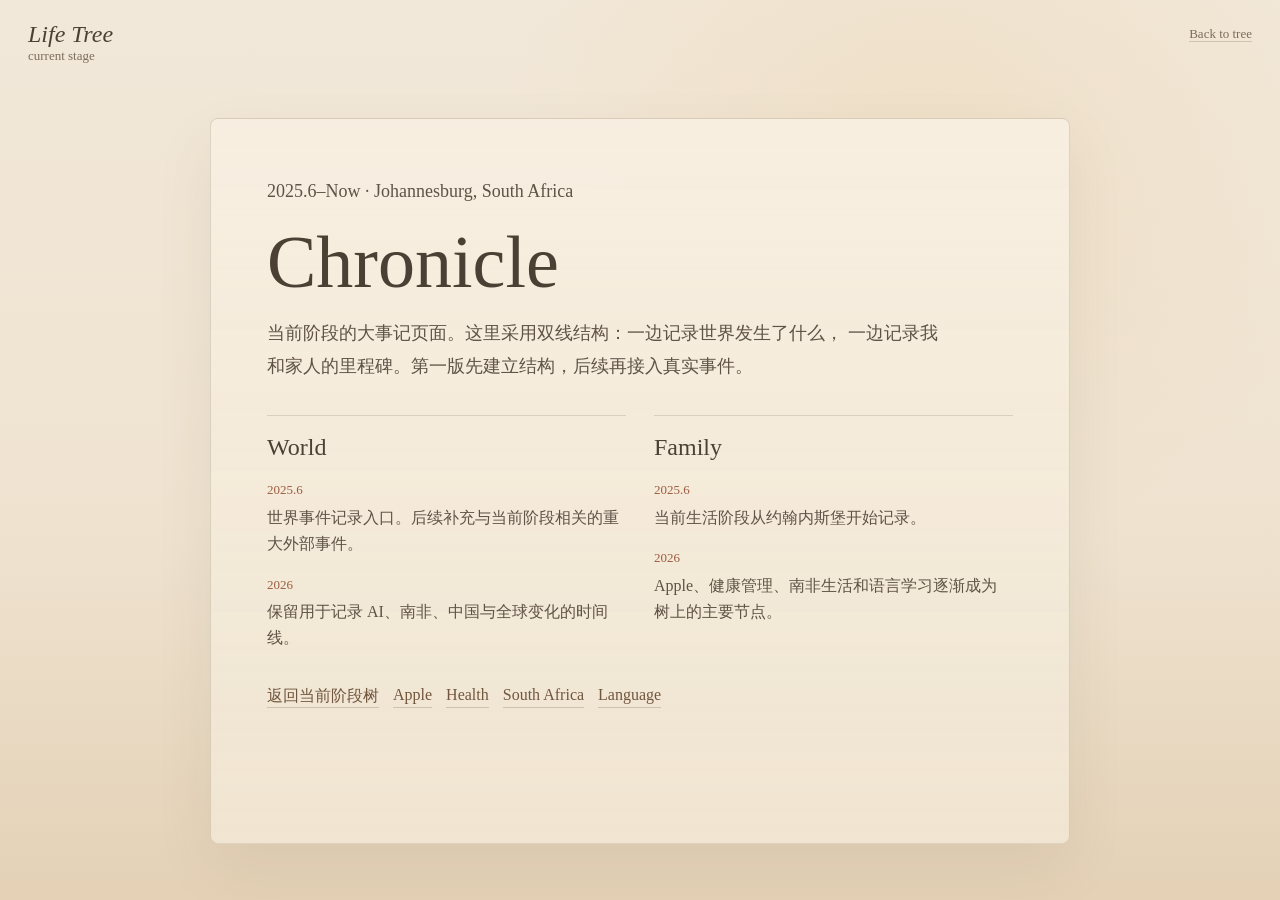
==== chronicle/index.html @ 02843438 "Prepare personal site for Vercel deployment" ====
<!doctype html>
<html lang="zh-CN">
  <head>
    <meta charset="UTF-8" />
    <meta name="viewport" content="width=device-width, initial-scale=1.0" />
    <title>Chronicle · Life Tree</title>
    <link rel="stylesheet" href="../styles.css" />
  </head>
  <body class="detail-page">
    <header class="quiet-header" aria-label="站点标识">
      <a class="wordmark" href="../index.html">
        <span class="wordmark-main">Life Tree</span>
        <span class="wordmark-sub">current stage</span>
      </a>
      <nav class="quiet-nav"><a href="../index.html">Back to tree</a></nav>
    </header>
    <main class="detail-shell">
      <p class="page-kicker">2025.6–Now · Johannesburg, South Africa</p>
      <h1>Chronicle</h1>
      <p>
        当前阶段的大事记页面。这里采用双线结构：一边记录世界发生了什么，
        一边记录我和家人的里程碑。第一版先建立结构，后续再接入真实事件。
      </p>

      <section class="chronicle-lines" aria-label="双线大事记">
        <div class="chronicle-column">
          <h2>World</h2>
          <ol>
            <li>
              <time datetime="2025-06">2025.6</time>
              世界事件记录入口。后续补充与当前阶段相关的重大外部事件。
            </li>
            <li>
              <time datetime="2026">2026</time>
              保留用于记录 AI、南非、中国与全球变化的时间线。
            </li>
          </ol>
        </div>

        <div class="chronicle-column">
          <h2>Family</h2>
          <ol>
            <li>
              <time datetime="2025-06">2025.6</time>
              当前生活阶段从约翰内斯堡开始记录。
            </li>
            <li>
              <time datetime="2026">2026</time>
              Apple、健康管理、南非生活和语言学习逐渐成为树上的主要节点。
            </li>
          </ol>
        </div>
      </section>

      <div class="detail-links">
        <a href="../index.html">返回当前阶段树</a>
        <a href="../apple/index.html">Apple</a>
        <a href="../health/index.html">Health</a>
        <a href="../south-africa/index.html">South Africa</a>
        <a href="../language/index.html">Language</a>
      </div>
    </main>
  </body>
</html>
---- styles.css ----
:root {
  --paper: #efe3d0;
  --paper-deep: #e4d1b6;
  --ink: #4c4034;
  --muted: #7c6c5b;
  --line: rgba(86, 68, 48, 0.16);
  --leaf: #737957;
  --leaf-deep: #5f6949;
  --branch: #624a34;
  --apple-red: #9d563f;
  --apple-green: #75824d;
  --note: rgba(247, 239, 225, 0.86);
  --shadow: rgba(75, 58, 39, 0.14);
}

* {
  box-sizing: border-box;
}

html {
  scroll-behavior: smooth;
}

body {
  margin: 0;
  min-height: 100vh;
  color: var(--ink);
  background:
    radial-gradient(circle at 72% 18%, rgba(232, 203, 156, 0.28), transparent 26rem),
    linear-gradient(180deg, #f2e8d9 0%, var(--paper) 58%, var(--paper-deep) 100%);
  font-family:
    "Iowan Old Style",
    "Palatino Linotype",
    "Book Antiqua",
    "Songti SC",
    serif;
  letter-spacing: 0;
}

a {
  color: inherit;
  text-decoration: none;
}

.quiet-header {
  position: fixed;
  inset: 22px 28px auto;
  z-index: 20;
  display: flex;
  justify-content: space-between;
  width: calc(100% - 56px);
  pointer-events: none;
}

.wordmark,
.quiet-nav {
  pointer-events: auto;
}

.wordmark {
  display: flex;
  flex-direction: column;
  gap: 2px;
}

.wordmark-main {
  font-size: 24px;
  font-style: italic;
  line-height: 1;
}

.wordmark-sub,
.quiet-nav,
.time-tag,
.tree-hint,
.page-kicker {
  color: var(--muted);
  font-size: 13px;
}

.quiet-nav {
  padding-top: 4px;
}

.quiet-nav a {
  border-bottom: 1px solid rgba(80, 63, 43, 0.2);
}

.current-stage {
  position: relative;
  display: grid;
  min-height: 100svh;
  padding: 112px 28px 34px;
  overflow: hidden;
}

.current-stage::before {
  position: absolute;
  inset: 0;
  z-index: 0;
  opacity: 0.24;
  background-image:
    radial-gradient(rgba(112, 93, 69, 0.18) 1px, transparent 1px),
    radial-gradient(rgba(255, 255, 255, 0.25) 1px, transparent 1px);
  background-position:
    0 0,
    13px 15px;
  background-size:
    24px 24px,
    30px 30px;
  content: "";
}

.stage-intro {
  position: relative;
  z-index: 3;
  width: min(360px, 100%);
  margin-left: clamp(0px, 4vw, 44px);
}

.time-tag {
  margin: 0 0 12px;
  color: #9c5d42;
}

h1,
h2,
p {
  margin-top: 0;
}

h1 {
  margin-bottom: 14px;
  font-size: clamp(42px, 5.8vw, 74px);
  font-weight: 500;
  line-height: 0.98;
}

.stage-intro p:last-child {
  color: #5f5246;
  font-size: 17px;
  line-height: 1.8;
}

.tree-field {
  position: relative;
  z-index: 2;
  width: min(920px, 100%);
  min-height: 690px;
  margin: -86px auto 0;
}

.place-atmosphere,
.place-atmosphere span {
  position: absolute;
}

.place-atmosphere {
  inset: 0;
  z-index: 0;
  pointer-events: none;
}

.sun {
  top: -60px;
  right: 4%;
  width: 460px;
  height: 460px;
  border-radius: 50%;
  background: radial-gradient(circle, rgba(255, 243, 218, 0.72), transparent 70%);
}

.ridge {
  right: -12%;
  bottom: 98px;
  left: -12%;
  height: 170px;
  background:
    radial-gradient(circle at 16% 100%, rgba(144, 132, 110, 0.34), transparent 14rem),
    radial-gradient(circle at 42% 100%, rgba(160, 146, 121, 0.3), transparent 16rem),
    radial-gradient(circle at 72% 100%, rgba(144, 132, 110, 0.32), transparent 15rem);
}

.city-line {
  right: 8%;
  bottom: 138px;
  width: 250px;
  height: 108px;
  opacity: 0.14;
  background:
    linear-gradient(90deg, transparent 0 9%, rgba(85, 79, 70, 0.5) 9% 13%, transparent 13% 22%, rgba(85, 79, 70, 0.44) 22% 27%, transparent 27% 41%, rgba(85, 79, 70, 0.5) 41% 45%, transparent 45% 60%, rgba(85, 79, 70, 0.42) 60% 65%, transparent 65% 80%, rgba(85, 79, 70, 0.45) 80% 84%, transparent 84%);
}

.veld {
  right: -10%;
  bottom: 0;
  left: -10%;
  height: 170px;
  background:
    linear-gradient(180deg, transparent, rgba(139, 119, 88, 0.2)),
    repeating-linear-gradient(104deg, rgba(111, 117, 80, 0.15) 0 2px, transparent 2px 34px);
}

.current-tree {
  position: absolute;
  inset: 0;
  z-index: 1;
  width: 100%;
  height: 100%;
  overflow: visible;
}

.trunk,
.branches path {
  fill: none;
  stroke-linecap: round;
}

.trunk {
  stroke: url(#trunkCurrent);
  stroke-width: 66;
  transition:
    stroke-width 180ms ease,
    filter 180ms ease;
}

.trunk-hit {
  fill: transparent;
  pointer-events: all;
}

.trunk-anchor:focus-visible .trunk,
.trunk-anchor:hover .trunk {
  filter: drop-shadow(0 8px 16px rgba(80, 59, 36, 0.16));
  stroke-width: 72;
}

.branches path {
  stroke: url(#branchCurrent);
  stroke-width: 18;
}

.canopy ellipse {
  fill: url(#leafCurrent);
  opacity: 0.96;
}

.canopy ellipse:nth-child(3n) {
  fill: #808562;
}

.trunk-label text {
  fill: rgba(246, 238, 222, 0.92);
  font-size: 22px;
  text-anchor: middle;
}

.apple {
  position: absolute;
  z-index: 4;
  display: block;
}

.fruit {
  position: absolute;
  display: block;
  width: 48px;
  height: 48px;
  border-radius: 50%;
  box-shadow:
    inset -8px -10px 16px rgba(78, 47, 27, 0.18),
    0 10px 18px rgba(73, 56, 39, 0.14);
  transition:
    transform 180ms ease,
    box-shadow 180ms ease;
}

.fruit::before {
  position: absolute;
  top: -12px;
  left: 50%;
  width: 2px;
  height: 16px;
  background: rgba(86, 67, 43, 0.58);
  content: "";
  transform: translateX(-50%) rotate(12deg);
}

.apple-red .fruit {
  background:
    radial-gradient(circle at 28% 24%, rgba(255, 236, 218, 0.34), transparent 28%),
    var(--apple-red);
}

.apple-green .fruit {
  background:
    radial-gradient(circle at 28% 24%, rgba(248, 245, 214, 0.34), transparent 28%),
    var(--apple-green);
}

.apple-note {
  position: absolute;
  top: 38px;
  left: 24px;
  width: 176px;
  padding: 12px 14px;
  border: 1px solid rgba(92, 73, 52, 0.12);
  border-radius: 4px;
  background: var(--note);
  box-shadow: 0 14px 24px rgba(73, 56, 39, 0.08);
  backdrop-filter: blur(4px);
}

.apple-note::before {
  position: absolute;
  top: -18px;
  left: 18px;
  width: 1px;
  height: 18px;
  background: rgba(95, 73, 51, 0.28);
  content: "";
}

.apple-note strong,
.apple-note em {
  display: block;
}

.apple-note strong {
  margin-bottom: 5px;
  font-size: 16px;
  font-style: normal;
}

.apple-note em {
  color: #655646;
  font-size: 13px;
  font-style: normal;
  line-height: 1.5;
}

.apple:hover .fruit,
.apple:focus-visible .fruit {
  box-shadow:
    inset -8px -10px 16px rgba(78, 47, 27, 0.18),
    0 16px 26px rgba(73, 56, 39, 0.18);
  transform: translateY(-4px);
}

.apple-daughter {
  top: 168px;
  left: 52%;
}

.apple-health {
  top: 404px;
  left: 60%;
}

.apple-south-africa {
  top: 310px;
  left: 28%;
}

.apple-language {
  top: 470px;
  left: 41%;
}

.apple-south-africa .apple-note,
.apple-language .apple-note {
  right: 26px;
  left: auto;
}

.apple-south-africa .apple-note::before,
.apple-language .apple-note::before {
  right: 18px;
  left: auto;
}

.tree-hint {
  position: relative;
  z-index: 3;
  margin: 12px auto 0;
  text-align: center;
}

.detail-page {
  display: grid;
  min-height: 100vh;
  padding: 118px 28px 56px;
}

.detail-shell {
  position: relative;
  width: min(860px, 100%);
  margin: 0 auto;
  padding: clamp(24px, 5vw, 56px);
  border: 1px solid var(--line);
  border-radius: 8px;
  background:
    linear-gradient(180deg, rgba(247, 239, 225, 0.72), rgba(237, 224, 202, 0.58)),
    var(--note);
  box-shadow: 0 24px 60px rgba(75, 58, 39, 0.08);
}

.detail-shell h1 {
  max-width: 680px;
  margin-bottom: 18px;
}

.detail-shell p {
  max-width: 680px;
  color: #5f5246;
  font-size: 18px;
  line-height: 1.85;
}

.detail-links {
  display: flex;
  flex-wrap: wrap;
  gap: 14px;
  margin-top: 34px;
}

.detail-links a {
  border-bottom: 1px solid rgba(80, 63, 43, 0.22);
  color: #71563d;
}

.chronicle-lines {
  display: grid;
  grid-template-columns: 1fr 1fr;
  gap: 28px;
  margin-top: 32px;
}

.chronicle-column {
  padding-top: 18px;
  border-top: 1px solid var(--line);
}

.chronicle-column h2 {
  margin-bottom: 18px;
  font-size: 24px;
  font-weight: 500;
}

.chronicle-column ol {
  display: grid;
  gap: 16px;
  margin: 0;
  padding: 0;
  list-style: none;
}

.chronicle-column li {
  color: #5f5246;
  line-height: 1.65;
}

.chronicle-column time {
  display: block;
  margin-bottom: 4px;
  color: #9c5d42;
  font-size: 13px;
}

@media (max-width: 900px) {
  .current-stage {
    padding-top: 96px;
  }

  .tree-field {
    min-height: 620px;
    margin-top: -34px;
  }

  .stage-intro {
    margin-left: 0;
  }
}

@media (max-width: 680px) {
  .quiet-header {
    inset: 18px 18px auto;
    width: calc(100% - 36px);
  }

  .quiet-nav {
    display: none;
  }

  .current-stage {
    padding: 92px 18px 30px;
  }

  h1 {
    font-size: 40px;
  }

  .stage-intro p:last-child {
    font-size: 16px;
  }

  .tree-field {
    width: 118vw;
    min-height: 620px;
    margin-left: -18vw;
  }

  .current-tree {
    transform: translateX(6vw);
  }

  .apple-note {
    width: 138px;
    padding: 10px 12px;
  }

  .apple-note strong {
    font-size: 15px;
  }

  .apple-note em {
    font-size: 12px;
  }

  .apple-daughter {
    left: 52%;
  }

  .apple-health {
    left: 57%;
  }

  .apple-south-africa {
    left: 27%;
  }

  .apple-language {
    left: 43%;
  }

  .detail-page {
    padding: 92px 18px 36px;
  }

  .detail-shell {
    padding: 24px;
  }

  .detail-shell p {
    font-size: 16px;
  }

  .chronicle-lines {
    grid-template-columns: 1fr;
  }
}
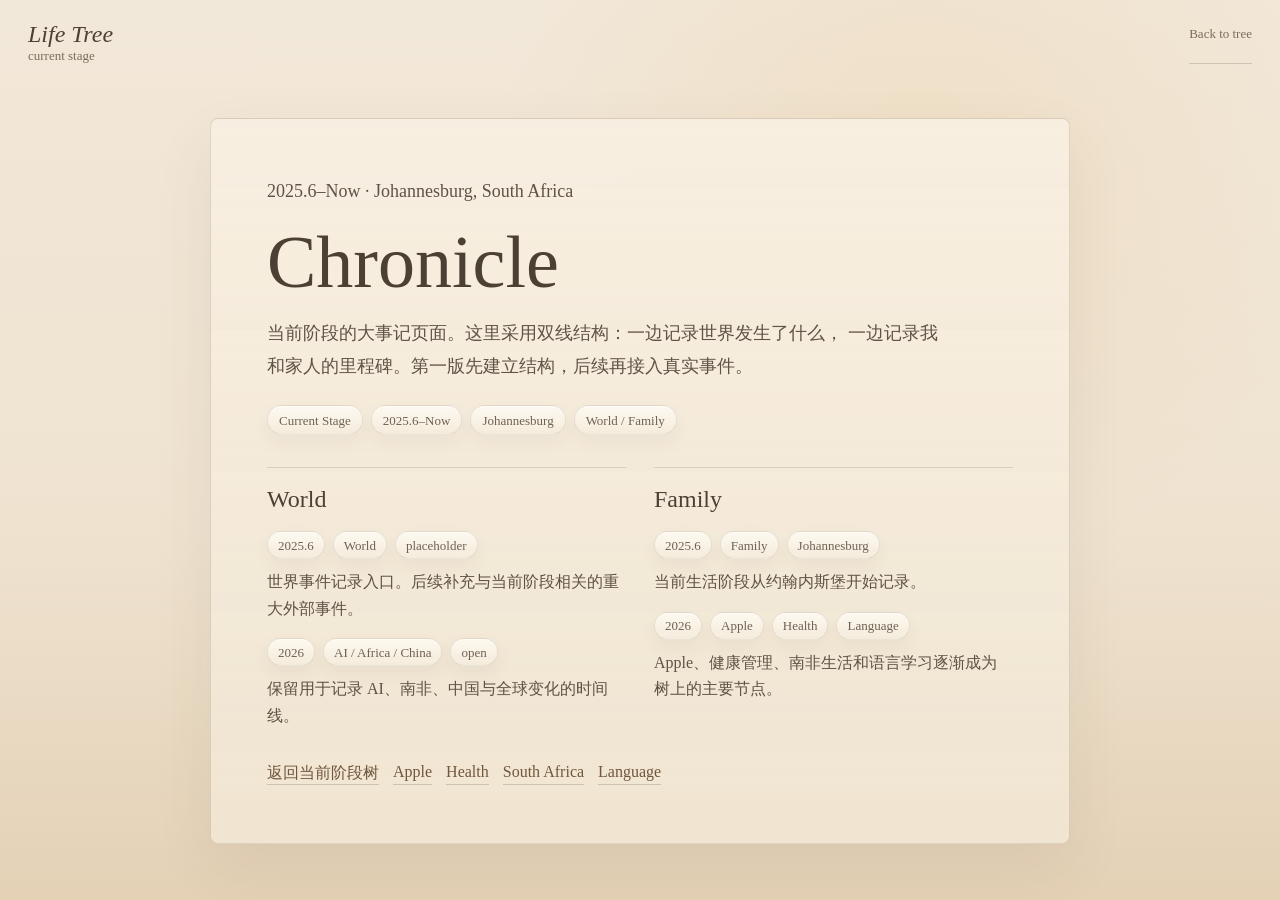
==== commit c07467c1: "chore: sync local changes (AI Lab page, health journals, skills)" ====
--- a/chronicle/index.html
+++ b/chronicle/index.html
@@ -6,7 +6,7 @@
     <title>Chronicle · Life Tree</title>
     <link rel="stylesheet" href="../styles.css" />
   </head>
-  <body class="detail-page">
+  <body class="detail-page chronicle-page">
     <header class="quiet-header" aria-label="站点标识">
       <a class="wordmark" href="../index.html">
         <span class="wordmark-main">Life Tree</span>
@@ -22,16 +22,31 @@
         一边记录我和家人的里程碑。第一版先建立结构，后续再接入真实事件。
       </p>
 
+      <div class="tag-row" aria-label="Chronicle 信息标签">
+        <span class="soft-tag">Current Stage</span>
+        <span class="soft-tag">2025.6–Now</span>
+        <span class="soft-tag">Johannesburg</span>
+        <span class="soft-tag">World / Family</span>
+      </div>
+
       <section class="chronicle-lines" aria-label="双线大事记">
         <div class="chronicle-column">
           <h2>World</h2>
           <ol>
             <li>
-              <time datetime="2025-06">2025.6</time>
+              <div class="event-tags">
+                <time class="soft-tag" datetime="2025-06">2025.6</time>
+                <span class="soft-tag">World</span>
+                <span class="soft-tag">placeholder</span>
+              </div>
               世界事件记录入口。后续补充与当前阶段相关的重大外部事件。
             </li>
             <li>
-              <time datetime="2026">2026</time>
+              <div class="event-tags">
+                <time class="soft-tag" datetime="2026">2026</time>
+                <span class="soft-tag">AI / Africa / China</span>
+                <span class="soft-tag">open</span>
+              </div>
               保留用于记录 AI、南非、中国与全球变化的时间线。
             </li>
           </ol>
@@ -41,11 +56,20 @@
           <h2>Family</h2>
           <ol>
             <li>
-              <time datetime="2025-06">2025.6</time>
+              <div class="event-tags">
+                <time class="soft-tag" datetime="2025-06">2025.6</time>
+                <span class="soft-tag">Family</span>
+                <span class="soft-tag">Johannesburg</span>
+              </div>
               当前生活阶段从约翰内斯堡开始记录。
             </li>
             <li>
-              <time datetime="2026">2026</time>
+              <div class="event-tags">
+                <time class="soft-tag" datetime="2026">2026</time>
+                <span class="soft-tag">Apple</span>
+                <span class="soft-tag">Health</span>
+                <span class="soft-tag">Language</span>
+              </div>
               Apple、健康管理、南非生活和语言学习逐渐成为树上的主要节点。
             </li>
           </ol>
--- a/styles.css
+++ b/styles.css
@@ -80,6 +80,11 @@
 
 .quiet-nav {
   padding-top: 4px;
+}
+
+.quiet-nav {
+  display: flex;
+  gap: 16px;
 }
 
 .quiet-nav a {
@@ -367,14 +372,28 @@
   left: 41%;
 }
 
+.apple-chronicle {
+  top: 214px;
+  left: 36%;
+}
+
+.apple-ai-lab {
+  top: 104px;
+  left: 29%;
+}
+
 .apple-south-africa .apple-note,
-.apple-language .apple-note {
+.apple-language .apple-note,
+.apple-chronicle .apple-note,
+.apple-ai-lab .apple-note {
   right: 26px;
   left: auto;
 }
 
 .apple-south-africa .apple-note::before,
-.apple-language .apple-note::before {
+.apple-language .apple-note::before,
+.apple-chronicle .apple-note::before,
+.apple-ai-lab .apple-note::before {
   right: 18px;
   left: auto;
 }
@@ -429,6 +448,731 @@
   color: #71563d;
 }
 
+.tag-row,
+.article-tags,
+.event-tags {
+  display: flex;
+  flex-wrap: wrap;
+  gap: 8px;
+}
+
+.tag-row {
+  max-width: 700px;
+  margin: 22px 0 30px;
+}
+
+.soft-tag {
+  display: inline-flex;
+  align-items: center;
+  min-height: 30px;
+  padding: 6px 11px;
+  border: 1px solid rgba(92, 73, 52, 0.12);
+  border-radius: 999px;
+  background:
+    linear-gradient(180deg, rgba(255, 252, 244, 0.76), rgba(241, 230, 211, 0.5)),
+    rgba(250, 244, 235, 0.58);
+  box-shadow:
+    inset 0 1px 0 rgba(255, 255, 255, 0.56),
+    0 8px 18px rgba(75, 58, 39, 0.05);
+  color: #6f6254;
+  font-size: 13px;
+  font-style: normal;
+  line-height: 1;
+  backdrop-filter: blur(10px);
+}
+
+.ai-lab-shell {
+  overflow: hidden;
+}
+
+.ai-lab-shell::before,
+.article-shell::before {
+  position: absolute;
+  top: 24px;
+  right: 28px;
+  width: 112px;
+  height: 112px;
+  border: 1px solid rgba(92, 73, 52, 0.12);
+  border-radius: 50%;
+  background:
+    radial-gradient(circle at 42% 38%, rgba(116, 126, 86, 0.18) 0 18%, transparent 19%),
+    radial-gradient(circle at 56% 58%, rgba(158, 91, 62, 0.16) 0 13%, transparent 14%),
+    rgba(255, 250, 240, 0.32);
+  content: "";
+  pointer-events: none;
+}
+
+.lab-note {
+  max-width: 680px;
+  margin: 28px 0 10px;
+  padding: 18px 20px;
+  border: 1px solid rgba(92, 73, 52, 0.12);
+  border-radius: 8px;
+  background: rgba(249, 241, 226, 0.54);
+}
+
+.lab-note p {
+  margin: 0;
+  font-size: 16px;
+}
+
+.article-list {
+  margin-top: 36px;
+}
+
+.article-card {
+  position: relative;
+  max-width: 720px;
+  padding: 22px 0 24px 26px;
+  border-top: 1px solid var(--line);
+}
+
+.article-card::before {
+  position: absolute;
+  top: 30px;
+  left: 0;
+  width: 9px;
+  height: 9px;
+  border-radius: 50%;
+  background: #8e634d;
+  box-shadow: 0 0 0 4px rgba(142, 99, 77, 0.1);
+  content: "";
+}
+
+.article-tags {
+  margin-bottom: 12px;
+}
+
+.article-card h3 {
+  margin: 0 0 10px;
+  font-size: 26px;
+  font-weight: 500;
+  line-height: 1.22;
+}
+
+.article-card p {
+  margin-bottom: 16px;
+  font-size: 17px;
+}
+
+.article-link {
+  color: #71563d;
+  font-size: 14px;
+  border-bottom: 1px solid rgba(80, 63, 43, 0.22);
+}
+
+.article-shell {
+  width: min(820px, 100%);
+}
+
+.article-body {
+  max-width: 680px;
+  margin-top: 34px;
+  padding-top: 8px;
+}
+
+.article-body h2 {
+  margin: 30px 0 12px;
+  color: #4d5a43;
+  font-size: 25px;
+  font-weight: 500;
+}
+
+.article-body p {
+  margin-bottom: 22px;
+}
+
+.health-page {
+  min-height: 100vh;
+  padding: 118px 28px 64px;
+  background:
+    radial-gradient(circle at 18% 8%, rgba(255, 255, 255, 0.6), transparent 24rem),
+    radial-gradient(circle at 78% 12%, rgba(189, 207, 188, 0.28), transparent 24rem),
+    linear-gradient(180deg, #f5eee2 0%, #efe3d0 54%, #e8d8bf 100%);
+}
+
+.health-page::before {
+  position: fixed;
+  inset: 0;
+  z-index: -1;
+  opacity: 0.16;
+  background-image:
+    linear-gradient(rgba(102, 84, 60, 0.1) 1px, transparent 1px),
+    linear-gradient(90deg, rgba(102, 84, 60, 0.08) 1px, transparent 1px);
+  background-size: 38px 38px;
+  content: "";
+}
+
+.health-shell {
+  width: min(1040px, 100%);
+  margin: 0 auto;
+  overflow-wrap: anywhere;
+}
+
+.health-hero {
+  display: grid;
+  grid-template-columns: minmax(0, 1fr) 260px;
+  gap: 28px;
+  align-items: end;
+  margin-bottom: 34px;
+}
+
+.health-hero h1 {
+  max-width: 720px;
+  margin-bottom: 18px;
+}
+
+.health-hero p:not(.page-kicker) {
+  max-width: 700px;
+  color: #5f5246;
+  font-size: 18px;
+  line-height: 1.85;
+}
+
+.health-sync-card,
+.health-metric-card,
+.journal-card,
+.health-principles {
+  border: 1px solid rgba(92, 73, 52, 0.13);
+  background:
+    linear-gradient(180deg, rgba(255, 252, 244, 0.76), rgba(241, 230, 211, 0.56)),
+    rgba(250, 244, 235, 0.62);
+  box-shadow:
+    0 24px 60px rgba(75, 58, 39, 0.08),
+    inset 0 1px 0 rgba(255, 255, 255, 0.58);
+  backdrop-filter: blur(14px);
+}
+
+.health-sync-card {
+  display: grid;
+  gap: 8px;
+  min-height: 154px;
+  padding: 22px;
+  border-radius: 18px;
+}
+
+.health-sync-card span,
+.health-sync-card small,
+.metric-topline,
+.health-metric-card small,
+.journal-card time,
+.journal-field span {
+  color: var(--muted);
+  font-size: 13px;
+}
+
+.health-sync-card strong {
+  align-self: center;
+  color: #5c6f56;
+  font-size: 24px;
+  font-weight: 500;
+}
+
+.section-heading {
+  display: flex;
+  align-items: end;
+  justify-content: space-between;
+  gap: 18px;
+  margin: 44px 0 18px;
+  border-bottom: 1px solid rgba(86, 68, 48, 0.11);
+}
+
+.section-heading h2 {
+  margin: 0 0 12px;
+  font-size: 28px;
+  font-weight: 500;
+}
+
+.health-metrics {
+  display: grid;
+  grid-template-columns: repeat(5, minmax(0, 1fr));
+  gap: 14px;
+}
+
+.health-rings-panel {
+  margin-bottom: 18px;
+}
+
+.rings-card {
+  display: grid;
+  grid-template-columns: 260px minmax(0, 1fr);
+  gap: 28px;
+  align-items: center;
+  padding: 24px;
+  border: 1px solid rgba(92, 73, 52, 0.13);
+  border-radius: 24px;
+  background:
+    linear-gradient(180deg, rgba(255, 252, 244, 0.76), rgba(241, 230, 211, 0.56)),
+    rgba(250, 244, 235, 0.62);
+  box-shadow:
+    0 24px 60px rgba(75, 58, 39, 0.08),
+    inset 0 1px 0 rgba(255, 255, 255, 0.58);
+  backdrop-filter: blur(14px);
+}
+
+.rings-visual {
+  position: relative;
+  width: min(240px, 100%);
+  aspect-ratio: 1;
+  margin: 0 auto;
+}
+
+.activity-rings {
+  display: block;
+  width: 100%;
+  height: 100%;
+  overflow: visible;
+  transform: rotate(-90deg);
+}
+
+.ring-track,
+.ring-progress {
+  fill: none;
+  stroke-linecap: round;
+  stroke-width: 13;
+}
+
+.ring-track {
+  stroke: rgba(111, 98, 84, 0.16);
+}
+
+.ring-track-empty {
+  stroke: rgba(111, 98, 84, 0.2);
+}
+
+.ring-progress {
+  stroke-dasharray: var(--ring-length);
+  stroke-dashoffset: var(--ring-offset);
+}
+
+.ring-no-data {
+  stroke: transparent;
+}
+
+.ring-move {
+  stroke: #a65f4b;
+}
+
+.ring-exercise {
+  stroke: #71805a;
+}
+
+.ring-stand {
+  stroke: #6d8396;
+}
+
+.rings-center {
+  position: absolute;
+  inset: 0;
+  display: grid;
+  place-content: center;
+  text-align: center;
+}
+
+.rings-center strong {
+  color: #3f4f3e;
+  font-size: 34px;
+  font-weight: 500;
+  line-height: 1;
+}
+
+.rings-center span {
+  margin-top: 6px;
+  color: var(--muted);
+  font-size: 13px;
+}
+
+.rings-summary {
+  display: grid;
+  gap: 14px;
+}
+
+.ring-row {
+  display: grid;
+  grid-template-columns: 18px minmax(0, 1fr);
+  gap: 12px;
+  align-items: center;
+}
+
+.ring-row strong,
+.ring-row small {
+  display: block;
+}
+
+.ring-row strong {
+  margin-bottom: 2px;
+  color: #4d4035;
+  font-size: 16px;
+  font-weight: 500;
+}
+
+.ring-row small {
+  color: var(--muted);
+  font-size: 13px;
+}
+
+.ring-row-empty {
+  opacity: 0.72;
+}
+
+.ring-dot {
+  width: 12px;
+  height: 12px;
+  border-radius: 50%;
+  background: currentColor;
+}
+
+.ring-dot.ring-move {
+  color: #a65f4b;
+}
+
+.ring-dot.ring-exercise {
+  color: #71805a;
+}
+
+.ring-dot.ring-stand {
+  color: #6d8396;
+}
+
+.health-metric-card {
+  position: relative;
+  min-height: 218px;
+  padding: 18px;
+  overflow: hidden;
+  border-radius: 22px;
+  transition:
+    transform 180ms ease,
+    box-shadow 180ms ease;
+}
+
+.health-metric-card::after {
+  position: absolute;
+  right: -36px;
+  bottom: -42px;
+  width: 120px;
+  height: 120px;
+  border-radius: 50%;
+  background: rgba(125, 147, 117, 0.11);
+  content: "";
+}
+
+.health-metric-card:hover {
+  box-shadow:
+    0 28px 68px rgba(75, 58, 39, 0.1),
+    inset 0 1px 0 rgba(255, 255, 255, 0.7);
+  transform: translateY(-2px);
+}
+
+.metric-topline {
+  display: flex;
+  align-items: center;
+  gap: 9px;
+  min-height: 30px;
+}
+
+.metric-icon {
+  position: relative;
+  display: inline-grid;
+  width: 28px;
+  height: 28px;
+  place-items: center;
+  border-radius: 50%;
+  background: rgba(255, 255, 255, 0.52);
+  box-shadow: inset 0 0 0 1px rgba(93, 75, 52, 0.08);
+}
+
+.metric-icon::before,
+.metric-icon::after {
+  position: absolute;
+  content: "";
+}
+
+.metric-icon-moon::before {
+  width: 15px;
+  height: 15px;
+  border-radius: 50%;
+  box-shadow: -5px 0 0 #7b86a4;
+  transform: translateX(4px);
+}
+
+.metric-icon-steps::before,
+.metric-icon-steps::after {
+  width: 7px;
+  height: 12px;
+  border-radius: 50%;
+  background: #7d8a67;
+  transform: rotate(-18deg);
+}
+
+.metric-icon-steps::before {
+  left: 7px;
+  bottom: 6px;
+}
+
+.metric-icon-steps::after {
+  right: 7px;
+  top: 6px;
+}
+
+.metric-icon-rings::before {
+  width: 15px;
+  height: 15px;
+  border: 3px solid #9a6049;
+  border-radius: 50%;
+}
+
+.metric-icon-scale::before {
+  width: 15px;
+  height: 12px;
+  border: 2px solid #75654f;
+  border-radius: 4px;
+}
+
+.metric-icon-heart::before {
+  width: 14px;
+  height: 14px;
+  background: #9a6049;
+  transform: rotate(45deg);
+}
+
+.metric-icon-heart::after {
+  top: 6px;
+  left: 7px;
+  width: 14px;
+  height: 14px;
+  border-radius: 50%;
+  background:
+    radial-gradient(circle at 12px 2px, #9a6049 0 7px, transparent 8px),
+    radial-gradient(circle at 2px 12px, #9a6049 0 7px, transparent 8px);
+  transform: rotate(45deg);
+}
+
+.metric-icon-spark::before {
+  width: 4px;
+  height: 18px;
+  border-radius: 6px;
+  background: #b79355;
+}
+
+.metric-icon-spark::after {
+  width: 18px;
+  height: 4px;
+  border-radius: 6px;
+  background: #b79355;
+}
+
+.health-metric-card strong {
+  position: relative;
+  z-index: 1;
+  display: block;
+  margin: 24px 0 12px;
+  color: #3f4f3e;
+  font-size: 30px;
+  font-weight: 500;
+  line-height: 1.1;
+}
+
+.health-metric-card p {
+  position: relative;
+  z-index: 1;
+  min-height: 70px;
+  margin-bottom: 16px;
+  color: #5f5246;
+  font-size: 15px;
+  line-height: 1.65;
+}
+
+.health-metric-card small {
+  position: relative;
+  z-index: 1;
+}
+
+.health-timeline {
+  position: relative;
+  display: grid;
+  gap: 18px;
+}
+
+.health-timeline::before {
+  position: absolute;
+  top: 8px;
+  bottom: 8px;
+  left: 108px;
+  width: 1px;
+  background: rgba(92, 73, 52, 0.15);
+  content: "";
+}
+
+.journal-card {
+  position: relative;
+  display: grid;
+  grid-template-columns: 130px minmax(0, 1fr);
+  gap: 28px;
+  padding: 22px;
+  border-radius: 20px;
+}
+
+.journal-card::before {
+  position: absolute;
+  top: 30px;
+  left: 102px;
+  width: 13px;
+  height: 13px;
+  border: 3px solid #f5eee2;
+  border-radius: 50%;
+  background: #8e634d;
+  box-shadow: 0 0 0 1px rgba(92, 73, 52, 0.2);
+  content: "";
+}
+
+.journal-card time {
+  padding-top: 7px;
+}
+
+.journal-card-body {
+  display: grid;
+  grid-template-columns: 80px minmax(0, 1fr);
+  gap: 18px;
+}
+
+.journal-energy {
+  display: grid;
+  width: 72px;
+  height: 72px;
+  place-items: center;
+  align-content: center;
+  border-radius: 50%;
+  background:
+    radial-gradient(circle at 35% 25%, rgba(255, 255, 255, 0.78), transparent 42%),
+    rgba(139, 151, 111, 0.22);
+  color: #3f4f3e;
+}
+
+.journal-energy span {
+  font-size: 24px;
+  line-height: 1;
+}
+
+.journal-energy small {
+  color: var(--muted);
+  font-size: 11px;
+}
+
+.journal-fields {
+  display: grid;
+  grid-template-columns: repeat(2, minmax(0, 1fr));
+  gap: 14px 20px;
+}
+
+.journal-field p {
+  margin-bottom: 0;
+  color: #5f5246;
+  font-size: 16px;
+  line-height: 1.7;
+}
+
+.journal-note {
+  grid-column: 2;
+  margin-top: 4px;
+  padding-top: 16px;
+  border-top: 1px solid rgba(86, 68, 48, 0.11);
+}
+
+.health-principles {
+  columns: 2;
+  column-gap: 42px;
+  padding: 28px;
+  border-radius: 22px;
+}
+
+.health-principles h3,
+.journal-note h3 {
+  break-after: avoid;
+  margin: 0 0 12px;
+  color: #4d5a43;
+  font-size: 22px;
+  font-weight: 500;
+}
+
+.health-principles ul,
+.journal-note ul {
+  break-inside: avoid;
+  margin: 0 0 28px;
+  padding-left: 18px;
+}
+
+.health-principles li,
+.journal-note li {
+  margin-bottom: 10px;
+  color: #5f5246;
+  line-height: 1.75;
+}
+
+.health-loading,
+.health-error {
+  margin: 0;
+  padding: 18px;
+  border: 1px solid rgba(92, 73, 52, 0.12);
+  border-radius: 16px;
+  background: rgba(250, 244, 235, 0.5);
+  color: var(--muted);
+}
+
+.health-error {
+  color: #8c4d3c;
+}
+
+@media (prefers-reduced-motion: no-preference) {
+  .ring-progress {
+    animation: ringFill 900ms ease-out both;
+  }
+
+  .health-sync-card,
+  .health-metric-card,
+  .journal-card,
+  .health-principles {
+    animation: healthRise 480ms ease both;
+  }
+
+  .health-metric-card:nth-child(2) {
+    animation-delay: 40ms;
+  }
+
+  .health-metric-card:nth-child(3) {
+    animation-delay: 80ms;
+  }
+
+  .health-metric-card:nth-child(4) {
+    animation-delay: 120ms;
+  }
+
+  .health-metric-card:nth-child(5) {
+    animation-delay: 160ms;
+  }
+}
+
+@keyframes ringFill {
+  from {
+    stroke-dashoffset: var(--ring-length);
+  }
+
+  to {
+    stroke-dashoffset: var(--ring-offset);
+  }
+}
+
+@keyframes healthRise {
+  from {
+    opacity: 0;
+    transform: translateY(8px);
+  }
+
+  to {
+    opacity: 1;
+    transform: translateY(0);
+  }
+}
+
 .chronicle-lines {
   display: grid;
   grid-template-columns: 1fr 1fr;
@@ -460,11 +1204,13 @@
   line-height: 1.65;
 }
 
-.chronicle-column time {
-  display: block;
-  margin-bottom: 4px;
-  color: #9c5d42;
-  font-size: 13px;
+.event-tags {
+  margin-bottom: 10px;
+}
+
+.chronicle-column .soft-tag {
+  min-height: 28px;
+  padding: 5px 10px;
 }
 
 @media (max-width: 900px) {
@@ -479,6 +1225,23 @@
 
   .stage-intro {
     margin-left: 0;
+  }
+
+  .health-hero {
+    grid-template-columns: 1fr;
+  }
+
+  .health-metrics {
+    grid-template-columns: repeat(2, minmax(0, 1fr));
+  }
+
+  .rings-card {
+    grid-template-columns: 220px minmax(0, 1fr);
+    gap: 22px;
+  }
+
+  .health-principles {
+    columns: 1;
   }
 }
 
@@ -543,6 +1306,14 @@
     left: 43%;
   }
 
+  .apple-chronicle {
+    left: 35%;
+  }
+
+  .apple-ai-lab {
+    left: 31%;
+  }
+
   .detail-page {
     padding: 92px 18px 36px;
   }
@@ -558,4 +1329,82 @@
   .chronicle-lines {
     grid-template-columns: 1fr;
   }
-}
+
+  .health-page {
+    padding: 92px 18px 40px;
+  }
+
+  .health-hero {
+    grid-template-columns: 1fr;
+  }
+
+  .health-hero p:not(.page-kicker) {
+    font-size: 16px;
+  }
+
+  .health-sync-card {
+    min-height: auto;
+  }
+
+  .health-metrics {
+    grid-template-columns: 1fr;
+  }
+
+  .rings-card {
+    grid-template-columns: 1fr;
+    padding: 20px;
+  }
+
+  .rings-visual {
+    width: min(210px, 100%);
+  }
+
+  .rings-summary {
+    grid-template-columns: 1fr;
+  }
+
+  .health-metric-card {
+    min-height: 0;
+  }
+
+  .health-metric-card p {
+    min-height: 0;
+  }
+
+  .section-heading {
+    align-items: start;
+    flex-direction: column;
+    gap: 0;
+  }
+
+  .health-timeline::before {
+    left: 13px;
+  }
+
+  .journal-card {
+    grid-template-columns: 1fr;
+    gap: 14px;
+    padding-left: 36px;
+  }
+
+  .journal-card::before {
+    left: 8px;
+  }
+
+  .journal-card-body {
+    grid-template-columns: 1fr;
+  }
+
+  .journal-fields {
+    grid-template-columns: 1fr;
+  }
+
+  .journal-note {
+    grid-column: auto;
+  }
+
+  .health-principles {
+    columns: 1;
+    padding: 22px;
+  }
+}
